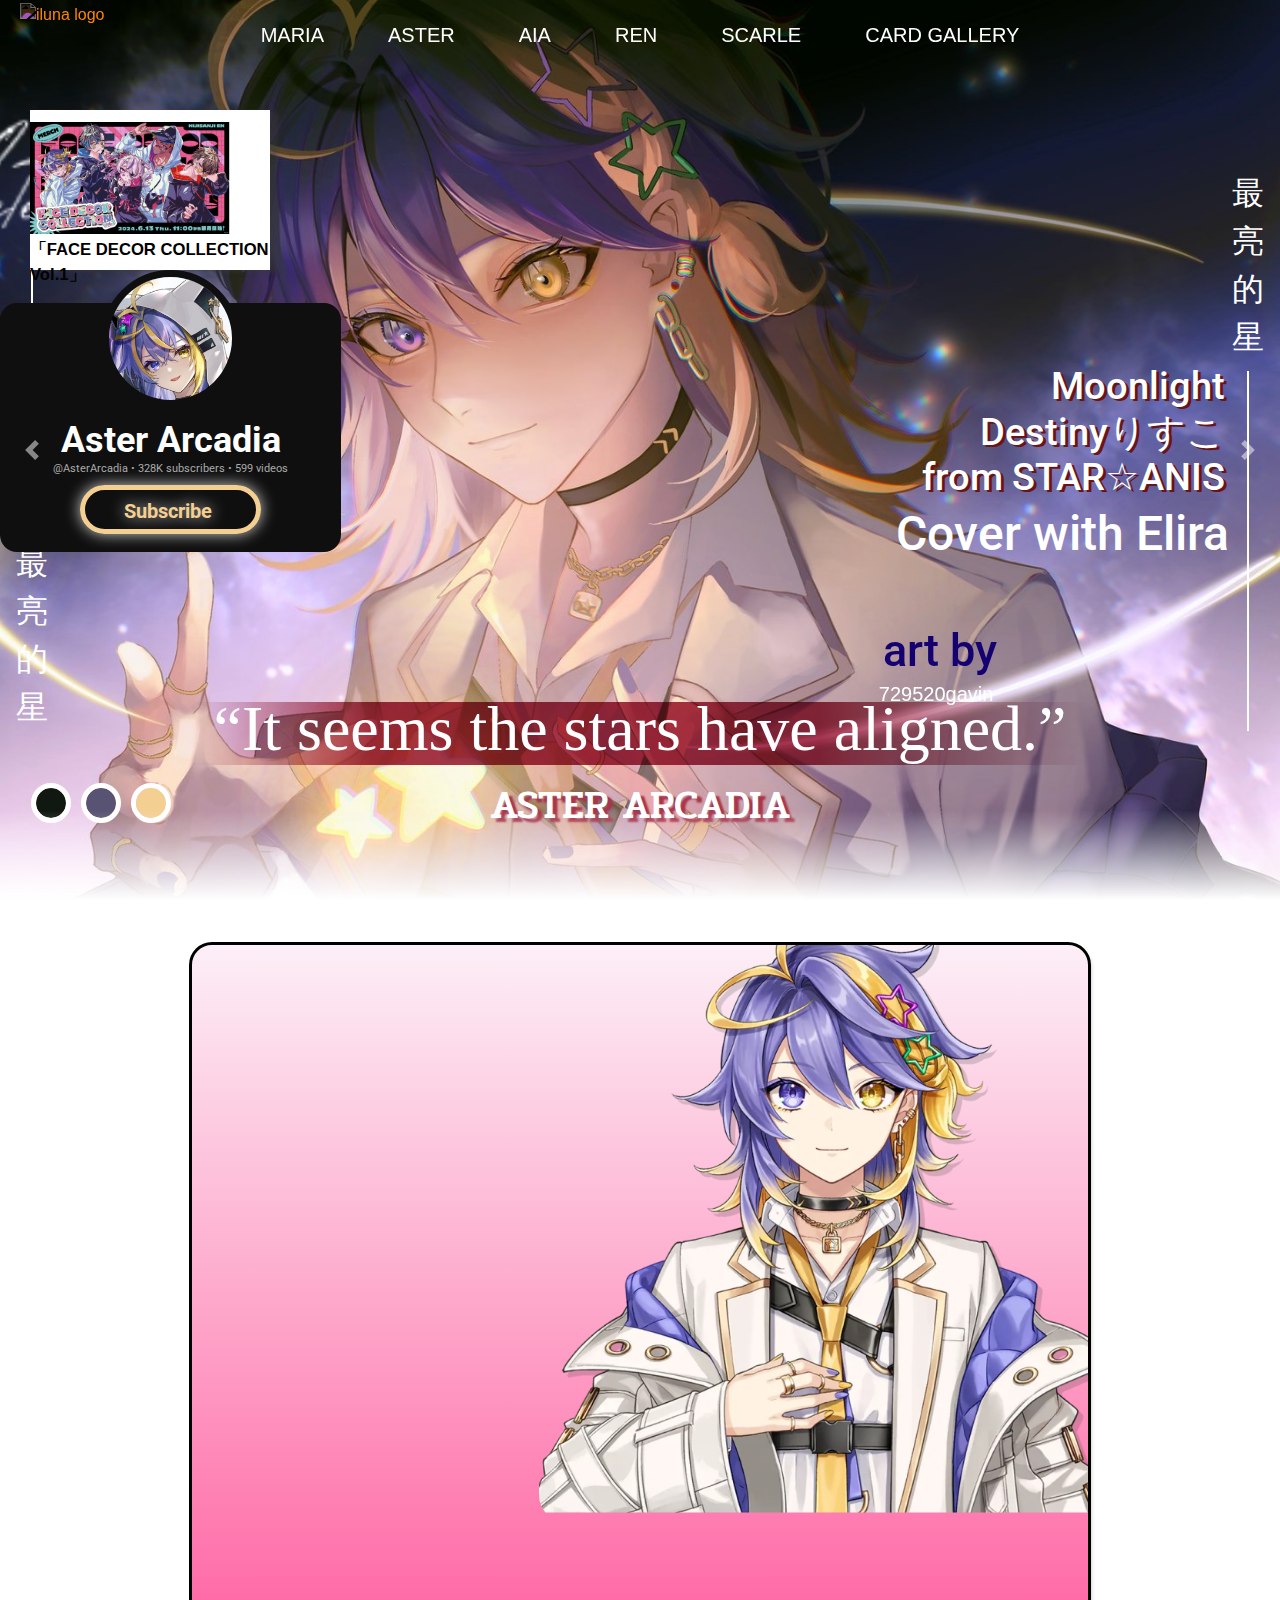
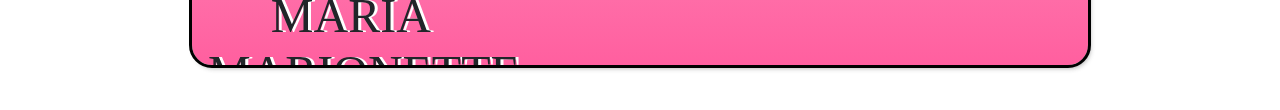
==== pages/Aster/index.html @ c7d06ca5 ""Updated Aster page with new styles, layout, and content; added Maria page with its own styles and l" ====
<!DOCTYPE html>
<html lang="en">
<head>
    <meta charset="UTF-8">
    <meta name="viewport" content="width=device-width, initial-scale=1.0">
    <title>Aster Arcadia</title>
    <link rel="preconnect" href="https://fonts.googleapis.com">
<link rel="preconnect" href="https://fonts.gstatic.com" crossorigin>
<link href="https://fonts.googleapis.com/css2?family=Roboto:ital,wght@0,100;0,300;0,400;0,500;0,700;0,900;1,100;1,300;1,400;1,500;1,700;1,900&display=swap" rel="stylesheet">
<link href="https://fonts.googleapis.com/css2?family=Pridi:wght@200;300;400;500;600;700&display=swap" rel="stylesheet"> 
<link rel="stylesheet" href="./assets/css/style.css">
    <link rel="stylesheet" href="https://stackpath.bootstrapcdn.com/bootstrap/4.5.2/css/bootstrap.min.css">
</head>
<body>
    <div id="loading-screen">
        <div class="loading-content">
            <p class="loading-text">Loading</p>
            <img src="./assets/img/turtle.png" alt="Loading image" class="loading-image">
        </div>
    </div>
    <div class="header">
        <a href="../../index.html"><div class="logo-container"><img src="./assets/img/favicon.ico" alt="iluna logo" class = "logo"></div> </a>

        <div class="navigation">
            
          <a href="../Maria/index.html"><div class="navigation-content">MARIA</div></a>
          <a href="../Aster/index.html"><div class="navigation-content">ASTER</div></a>
          <a href="../Aia/index.html"><div class="navigation-content">AIA</div></a>
          <a href="../Ren/index.html"><div class="navigation-content">REN</div></a>
          <a href="../Scarle/index.html"><div class="navigation-content">SCARLE</div></a>
          <a href="../card-gallery/index.html"><div class="navigation-content">CARD GALLERY</div></a>
        </div>
    </div>
    <!-- particles.js container -->
    <div id="particles-js"></div>
<!-- particles.js library -->
<script src="./assets/js/particles.js"></script>
<script src="./assets/js/particles.min.js"></script>



    <div class="section1">
        <div id="carouselExample" class="carousel slide" data-ride="carousel" data-interval="10000">
            <div class="carousel-inner">
                <div class="carousel-item active first-slide">

                    <div class="content1">
                        <div class="container-circle">
                        <div class="color-circle"></div>
                        <div class="color-circle"></div>
                        <div class="color-circle"></div>
                    </div>  
                    <div class="vertical">
                        <div class="cn">最亮的星</div>
                        <div class="vertical-line"></div></div>

                        <div class="vertical">
                            <div class="vertical-line"></div>
                            <div class="cn">最亮的星</div>
                            </div>   
                        <h1>ASTER ARCADIA</h1>
                        <div class="quote-container">
                            <div class="quote-bg"></div><h2 class="quote">“It seems the stars have aligned.”</h2></div>
                        <a href="https://www.youtube.com/watch?v=h-Msoyo7IQ4&t=1s">
                    <div class="ad-container">
                        <img src="./assets/img/ad-img.webp" alt="ad">
                       <br> 「FACE DECOR COLLECTION Vol.1」
                    </a><span class="card" id="card1">This is a card</span>
                    </div>
                    <div class="artist-ad">
                        <h3>art by</h3>
                        <h5>729520gavin</h5>
                    </div>
                    
                    <div class="collab-ad">
                        <h3>Moonlight Destinyりすこ<br>
                            from STAR☆ANIS </h3>
                        <h5>Cover with Elira</h5>
                    </div>

                <div class="sub-card">
                    <div class="Rectangle53"></div>
                    <img class="Ellipse10" src="./assets/img/channelpfp.jpg">
                    <div class="AsterArcadia">Aster Arcadia</div>
                    <div class="Aster-subheader">@AsterArcadia • 328K subscribers • 599 videos</div>
                  <a href="https://www.youtube.com/@AsterArcadia">
                     <div class="sub-button">
                      <div class="Rectangle43" ></div>
                      <div class="Subscribe">Subscribe</div>
                    </div></a>
                  </div>

                <div class="carousel-item second-slide">
                    <button class="btn btn-primary watch-btn">Watch Now</button>
                </div>

                <div class="carousel-item third-slide">
                    <h1 class="carousel-header">Gaming Achievements</h1>
                    <div class="card-deck">
                        <div class="card">
                            <img src="placeholder.jpg" class="card-img-top" alt="...">
                            <div class="card-body">
                                <h5 class="card-title">Achievement 1</h5>
                                <div class="collapse" id="collapse1">
                                    <div class="card card-body">
                                        Additional information about Achievement 1.
                                    </div>
                                </div>
                                <a class="btn btn-secondary" data-toggle="collapse" href="#collapse1">More Info</a>
                            </div>
                        </div>
                        <div class="card">
                            <img src="placeholder.jpg" class="card-img-top" alt="...">
                            <div class="card-body">
                                <h5 class="card-title">Achievement 2</h5>
                                <div class="collapse" id="collapse2">
                                    <div class="card card-body">
                                        Additional information about Achievement 2.
                                    </div>
                                </div>
                                <a class="btn btn-secondary" data-toggle="collapse" href="#collapse2">More Info</a>
                            </div>
                        </div>
                        <div class="card">
                            <img src="placeholder.jpg" class="card-img-top" alt="...">
                            <div class="card-body">
                                <h5 class="card-title">Achievement 3</h5>
                                <div class="collapse" id="collapse3">
                                    <div class="card card-body">
                                        Additional information about Achievement 3.
                                    </div>
                                </div>
                                <a class="btn btn-secondary" data-toggle="collapse" href="#collapse3">More Info</a>
                            </div>
                        </div>
                    </div>
                </div>
            </div>
            <a class="carousel-control-prev" href="#carouselExample" role="button" data-slide="prev">
                <span class="carousel-control-prev-icon" aria-hidden="true"></span>
                <span class="sr-only">Previous</span>
            </a>
            <a class="carousel-control-next" href="#carouselExample" role="button" data-slide="next">
                <span class="carousel-control-next-icon" aria-hidden="true"></span>
                <span class="sr-only">Next</span>
            </a>
        </div>
    </div>
  
    
    <div class="content2">
        <div class="maria-card">
            <span class="card" id="card2"> This is a card</span>
               <div class="portrait"> <img src="./assets/img/portrait.png" alt="Maria Portrait"></div>
               <div class="maria-card-content">
                <h3 class="card-title"> MARIA MARIONETTE</h3>
                <h4 class="card-subtitle">マリア マリオネット</h4>
          <p>ILUNA Institute of the Mystics 1st Year.
            <br> A doll who was turned human after centuries of loneliness.</p>
          <p>Easily influenced by her surroundings, her actions are often strange, but she means well.</p>
       <p><span class="label">Birthday:</span> December 7</p>
       <p><span class="label">Fanname:</span> Marippets</p>
        <div class="copyright">©ANYCOLOR, Inc.</div>
        </div>
        </div>
    
    </div>
    
    <script src="https://code.jquery.com/jquery-3.5.1.slim.min.js"></script>
    <script src="https://cdn.jsdelivr.net/npm/@popperjs/core@2.9.2/dist/umd/popper.min.js"></script>
    <script src="https://stackpath.bootstrapcdn.com/bootstrap/4.5.2/js/bootstrap.min.js"></script>
</body>
</html>
---- pages/Aster/assets/css/style.css ----
#loading-screen {
    opacity:0 ;
}

html {
    overflow-x: hidden;
}
body, html {
    margin: 0;
    padding: 0;
}

body :not(#loading-screen) {
    animation-delay: 5s !important;
}

.header {
    text-align: center;
    display: flex;
    align-items: center;
    padding: 0 20px; 
    position: absolute;
    width: 100%;
    top: -1px;
    z-index: 1000; 
    font-family:'Franklin Gothic Medium', 'Arial Narrow', Arial, sans-serif;
}

.logo-container {
    margin-right: auto; 
    position: absolute;
    top:4%;
}

.header img {
filter: invert(100%);
}

.navigation {
    width: 100vw;;
    height: 8vh;
    display: flex;
    justify-content: center;
    align-items: center;
    text-align: center;
    gap: 4rem;
    flex-grow: 1; 
    font-size: 20px;
}

.navigation a {
    text-decoration: none;
    color: white;
    transition: 0.2s ease-in-out;
}

.navigation a:hover {
    scale:1.09;
}

.navigation a:hover {
    text-shadow: 
-1px -1px 10px #ff8dd97b,
1px -1px 10px #ff8dd97b,
-1px  1px 10px #ff8dd97b,
1px  1px 10px #ff8dd97b;
}


#loading-screen {
    position: fixed;
    z-index: 999;
    top: 0;
    left: 0;
    width: 100vw;
    height: 100vh;
    background: linear-gradient(#beb0ff, #6f55e7);
    display: flex;
    justify-content: center;
    align-items: center;
    pointer-events: none;
    animation: fadeOut 2s forwards;
    animation-delay: 5s;
}

.loading-content {
    display: flex;
    align-items: center;
}

.loading-text {
    color: rgb(218, 218, 0);
    font-size: 3rem;
    margin-right: 10px;
    position: relative;
    font-weight: bold;
}

.loading-text::after {
    content: " .";
    animation: loadingDots 1s steps(3, end) infinite;
}

.loading-image {
    width: 100px;
    height: 100px;
}

@keyframes loadingDots {
    0%, 100% { content: " ."; }
    33% { content: " .."; }
    66% { content: " ..."; }
}

@keyframes fadeOut {
    0% { opacity: 1; }
    100% { opacity: 0; pointer-events: none; }
}

#particles-js {
    position: absolute;
    width: 100%;
    height: 100%;
    top: 0;
    left: 0;
    z-index: 9999;
    pointer-events: none;
}

.section1 {
    height: 100vh;
    width: 100vw;
}

.carousel-item {
    position: relative;
    height: 100vh;
}

.sub-card {
     width: 341px; height: 282px; position: absolute;
     top:30%;
}
.Rectangle43 {
    width: 181px; height: 49.38px; left: 0px; top: 0px; position: absolute; border-radius: 37px; border: 5px #F4CF92 solid;
    box-shadow: 0 0 15px rgba(255, 255, 255, 0.8);    transition: box-shadow 0.3s ease; /* Ensure this is applied for the transition */

}

.Subscribe { width: 162.90px; height: 29.50px; left: 6.67px; top: 10.65px; position: absolute; text-align: center; color: #F4CF92; font-size: 20px; font-family: Roboto; font-weight: 700; word-wrap: break-word;
    transition: transform 250ms ease;
}

.Aster-subheader {
     width: 341px; left: 0px; top: 191px; position: absolute; text-align: center; color: #AAAAAA; font-size: 11px; font-family: Roboto; font-weight: 400; word-wrap: break-word;
}
.Rectangle53 {
    width: 341px; height: 249px; left: 0px; top: 33px; position: absolute; background: #0F0F0F; border-radius: 17px;
}
.Ellipse10 {
    width: 137px; height: 137px; left: 102px; top: 0px; position: absolute; border-radius: 9999px; border: 7px #0F0F0F solid;
}
.AsterArcadia
{
    width: 341px; height: 32px; left: 0px; top: 143px; position: absolute; text-align: center; color: white; font-size: 36px; font-family: Roboto; font-weight: 700; word-wrap: break-word;
}
.sub-button {
     width: 181px; height: 49.38px; left: 80px; top: 215px; position: absolute; background:transparent;    text-shadow: 0 0 15px rgba(255, 255, 255, 0.8);
    }


.sub-button:hover .Subscribe{
    transform:scale(1.1) !important; /* Scale while maintaining centering */

}

.sub-button:hover .Rectangle43{
    box-shadow: 0 0 25px rgba(255, 255, 255, 1); /* Optional increased glow on hover */
}
.watch-btn {
    position: absolute;
    bottom: 20px;
    left: 50%;
    transform: translateX(-50%);
    border-radius: 20px;
}

.carousel-header {
    text-align: center;
    margin-top: 20px;
}

.card-deck {
    display: flex;
    justify-content: center;
    margin: 20px;
}

.card {
    flex: 1;
    margin: 10px;
    text-align: center;
}

.card-title {
    margin-bottom: 10px;
}

.first-slide {
    background-image:url("../img/slide1.jpg");
    background-position: center;
    background-size: cover;
}

.second-slide {
    background-color: blue;
}

.third-slide {
    background-color:hotpink
}
.carousel-control-next, .carousel-control-prev {
    width:5% !important;
}


button {
    bottom:1%;
    border-radius: 40px;
    border: 2px solid white;
    height:82px;
    width:278px;
    font-size: 2rem;
    background-color: #A6354E;
    animation: fadein 1.5s ease-out !important;
    a {    color: white;
    }
}

a {
    text-decoration: none;
}



.content2 {
    position: relative;
    margin-top: -90px;
    background: linear-gradient(to bottom, #ffffff00 0%, #ffffff80 5%, rgb(255, 255, 255) 10%);
    height: 100vh;
    display: grid;
    place-items: center;
    width: 100vw;
    padding-bottom: 3%;
    align-items: center;
}

.container-circle {
    position:absolute;
    bottom: 8%;
    left:2%;
    display: grid;
    grid-template-columns: auto auto auto;
}

.color-circle {
    border-radius: 50%;
    height: 30px;
    width: 30px;
    position: relative;
    background-color: #111811;
    outline: 5px solid white;
    margin-block: 40px;
    animation: fadein 1s ease-out;
    margin:10px;
}

.color-circle:nth-child(2){
    background-color: #585273;
}

.color-circle:nth-child(3){
    background-color: #F4CF92;
}


@keyframes fadein {
    from {
        opacity: 0;
      }
      to {
        opacity: 1;
      }
    }

@keyframes slidedown {
    from {
        transform: translateY(-2%);
      }
      to {
        transform: translateY(0);
      }
    }

    
@keyframes slidedown2 {
    from {
        transform: translateY(-5%);
      }
      to {
        transform: translateY(0);
      }
    }

    
    @keyframes slideleft {
        from {
            transform: translateX(-5%);
          }
          to {
            transform: translateX(0);
          }
        }

        @keyframes slideright {
            from {
                transform: translateX(5%);
              }
              to {
                transform: translateX(0);
              }
            }

.ad-container { 
    background-color: white;
    position: absolute;
    scale:80%;
    height: 200px;
    width: 300px;
    left: 0%;
    top:10%;
    font-family: 'Inter', sans-serif;
    font-size: 1.3rem;
    font-weight: bolder;
    box-shadow: 10px 3px 5px rgba(58, 58, 58, 0.466);
   transition: transform 100ms ease-in-out, rotate 250ms  cubic-bezier(0.075, 0.82, 0.165, 1);
    a {
        color: black;
    }
    animation: fadein 1s ease-out, slidedown2 1s ease-out;
}

.ad-container img {
    margin-top: 5%;
    margin-bottom: 1%;
    height:70%;
    object-fit: contain;
}
.ad-container:hover {
    transform:scale(1.1);
    rotate:2deg;
}

h2 {
    position: absolute;
}


.quote-container {
    position: absolute;
    bottom: 15%;
    left: 50%;
    right:50%;
    text-align: center;
    display: flex;
    flex-direction: column;
    align-items: center;
    justify-content: center;
}

.quote {
    width:100vw;
    color:white;
    font-family: 'Ballet', serif;
    font-size: 4rem;
    text-align: center;
    font-weight: lighter;
    mix-blend-mode: normal;
    animation: fadein 1s ease-out, slidedown2 1s ease-out;
}

.quote-bg {
    background: linear-gradient(
        to right, 
        #82828200,
        #A6354E 20%,
        #A6354E 70%,
        #82828200 100%
    );
    mix-blend-mode: multiply;
    height: 7vh;
    width: 70vw;
    animation: insetExpand 1s forwards;
    transition: 3s cubic-bezier(0.075, 0.82, 0.165, 1);
}

@keyframes insetExpand {
    0% {
        clip-path: inset(0% 50%); /* Start clipped on left and right */
    }
    100% {
        clip-path: inset(0%); /* Fully reveal */
    }
}



button {
    animation: fadein 1.5s ease-out, slidedown2 2s cubic-bezier(0.23, 1, 0.320, 1);
}

a {
    text-decoration: none !important;
}
.vertical {
    display: flex;
    flex-direction: column; 
    align-items: center; 
    position: absolute;
    width: 1vw;
    margin: 0;
    margin-left: 2%;
    top: 50%;
    transform: translateY(-50%); }

.cn {
    color: white;
    font-family: 'Inter', sans-serif;
    font-size: 2rem;
}

.vertical-line {
    width: 2px;
    background-color: white; 
    height: 40vh;
    margin-top: 10px; /* Space between text and line */
}

.vertical:nth-child(2) {
    right: 0;
    margin-right: 2%;
}

  @keyframes intro {
    100% {
    transform: translateX(-30%);
    }
  }
  
  

  @keyframes intro2 {
    100% {
    transform: translateX(0%);
    }
  }
  

  .maria-card {
    background: linear-gradient(to bottom, #FAE1EF, #F3448B);
    background: 
    linear-gradient(#fae1ef89, hsla(336, 100%, 50%, 0.627)), 
    url('../img/card-bg.png');
  background-size: cover;
  background-position: center;
    border-radius: 20px;
    display: grid;
    grid-template-columns: auto 1fr; 
    margin-top:10%;
    width: 70vw;
    height: 80vh;
    overflow: hidden;
    box-shadow: 2px 3px 5px rgba(58, 58, 58, 0.466);
    outline: 3.5px solid black;

  }
  
  .portrait {
    margin: 0;
    align-items: flex-end;
    justify-content: center;
    padding: 0;
  }
  
  .portrait img {
    position: relative;
    bottom:7.7%;
    margin-left: 5%;
    height: 626px;
    filter: drop-shadow(0.35rem 0.35rem #37373732);
    clip-path: inset(0 0 10px 0);
    border-radius: 28px;
  }
  
  .maria-card-content {
    margin:5%;
    display: flex;
    flex-direction: column;
    height: 100%;
    font-family: 'Lora', sans-serif;
    
  
  }

  
  .maria-card-content p {
    text-wrap: balance;
    font-size: 1.5rem;    
    overflow: hidden;
    margin-top:5px;
}
.card-title {
    font-size: 3rem;
    text-align: center;
    margin: 0;
    padding-bottom: 2%;
    text-shadow: 3px 0px white;
    font-family: 'Playfair Display';
}

.card-subtitle {
    font-size:2rem;
    text-align: center;
    margin: 0;
    padding-bottom: 5%;

}

.label {
    font-weight: bold;
}

h5 {
    color:white;
}
  .copyright {
    margin-top: 200px;
    align-self: flex-end;
    font-family: 'Inter', sans-serif;
}


.card {
    display: flex;
    justify-content: center;
    align-items: center;
    position: absolute;
    height: 50px;
    width: 90vw;
    max-width: 150px; 
    opacity: 0;
    font-size: 1rem; 
    transition: opacity 0.3s;
    font-family: sans-serif;
    font-weight: 400;
}

.maria-card:hover #card2 {
    opacity: 1;
}

.ad-container:hover #card1 {
    opacity: 1;
}

#card1 {
    background-color: rgba(255, 255, 255, 0.589);
    mix-blend-mode: screen;
    color: #ff0055;
    bottom:-50px;
}

#card2 {
    bottom: 20%;
    right: 2%;
    background-color: #4f4f4f63;
    mix-blend-mode: multiply;
    color: black;
}

h1 {
    color:white;
    width: 100%;
    margin: 0 auto;
    text-align: center;
    display: flex;
    justify-content: center;
    font-family: 'Pridi';
    position: absolute;
    font-size: 4rem;
    text-shadow: 5px 4px 2px #A6354E;
    bottom: 7%;
    animation: fadein 1s ease-out, slidedown2 1s ease-out;
}


.artist-ad {
    height: 100px;
    width: 350px;
    position: absolute;
    bottom: 20%;
    margin: 0;
    right: 4%;
    font-size: 2rem;
    animation: fadein 1s ease-out, slideleft 1s ease-out;
    h3 {margin:4px; color: #150071;font-size: 1.4em;}
    h5 {margin: 0;  font-family: 'Noto Sans JP', sans-serif; font-weight:50px;
    }
}

.collab-ad {
    height: 100px;
    width: 400px;
    text-wrap: balance;
    position: absolute;
    text-align: right;
    top:40vh;
    margin: 0;
    right: 4%;
    font-size: 1.7rem;
    animation: fadein 1s ease-out, slideright 1s ease-out;
    h3 {margin:4px; color: white;font-size: 1.4em; text-shadow: 3px 2px #661519;}
    h5 {margin: 0;font-size: 3rem;}
}
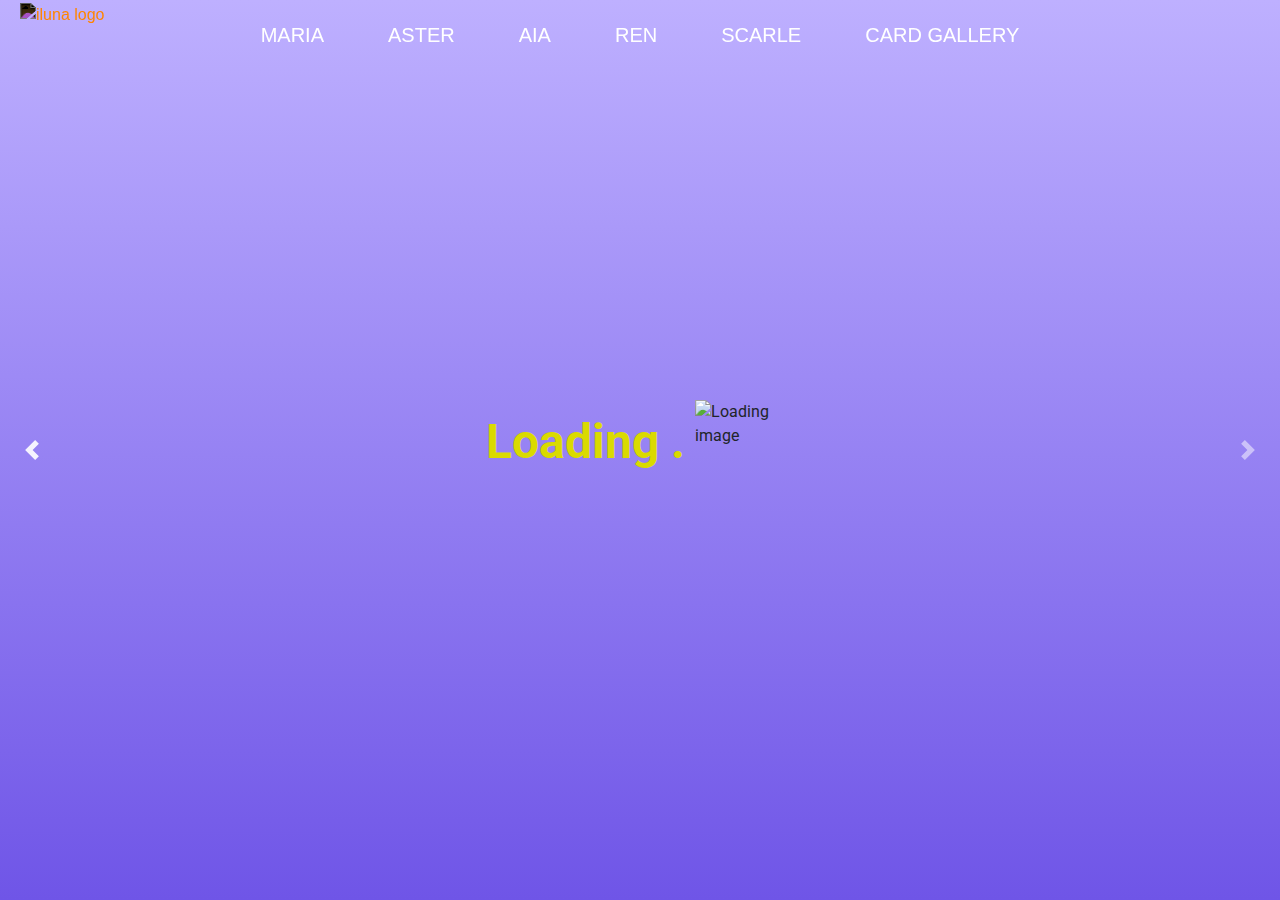
==== commit 53c1e567: "feat refactor fix" ====
--- a/pages/Aster/index.html
+++ b/pages/Aster/index.html
@@ -6,10 +6,11 @@
     <title>Aster Arcadia</title>
     <link rel="preconnect" href="https://fonts.googleapis.com">
 <link rel="preconnect" href="https://fonts.gstatic.com" crossorigin>
+<link href="https://fonts.googleapis.com/css2?family=Inter:wght@100..900&display=swap" rel="stylesheet">
 <link href="https://fonts.googleapis.com/css2?family=Roboto:ital,wght@0,100;0,300;0,400;0,500;0,700;0,900;1,100;1,300;1,400;1,500;1,700;1,900&display=swap" rel="stylesheet">
 <link href="https://fonts.googleapis.com/css2?family=Pridi:wght@200;300;400;500;600;700&display=swap" rel="stylesheet"> 
 <link rel="stylesheet" href="./assets/css/style.css">
-    <link rel="stylesheet" href="https://stackpath.bootstrapcdn.com/bootstrap/4.5.2/css/bootstrap.min.css">
+<link rel="stylesheet" href="https://stackpath.bootstrapcdn.com/bootstrap/4.5.2/css/bootstrap.min.css">
 </head>
 <body>
     <div id="loading-screen">
@@ -40,11 +41,13 @@
 
 
     <div class="section1">
+        
         <div id="carouselExample" class="carousel slide" data-ride="carousel" data-interval="10000">
             <div class="carousel-inner">
                 <div class="carousel-item active first-slide">
 
                     <div class="content1">
+                        <div class="vignette"></div>
                         <div class="container-circle">
                         <div class="color-circle"></div>
                         <div class="color-circle"></div>
@@ -52,7 +55,7 @@
                     </div>  
                     <div class="vertical">
                         <div class="cn">最亮的星</div>
-                        <div class="vertical-line"></div></div>
+                        <div class="vertical-line"></div></div></div>
 
                         <div class="vertical">
                             <div class="vertical-line"></div>
@@ -61,21 +64,26 @@
                         <h1>ASTER ARCADIA</h1>
                         <div class="quote-container">
                             <div class="quote-bg"></div><h2 class="quote">“It seems the stars have aligned.”</h2></div>
-                        <a href="https://www.youtube.com/watch?v=h-Msoyo7IQ4&t=1s">
-                    <div class="ad-container">
-                        <img src="./assets/img/ad-img.webp" alt="ad">
-                       <br> 「FACE DECOR COLLECTION Vol.1」
-                    </a><span class="card" id="card1">This is a card</span>
+                            <a href="https://nijisanji-store.com/collections/face-decor-collection-vol-1">
+                                <div class="ad-container">
+                                    <img src="./assets/img/ad-img.webp" alt="ad">
+                                    <div class="ad-text">「FACE DECOR COLLECTION Vol.1」</div>
+                                </div>
+                            </a>
                     </div>
                     <div class="artist-ad">
                         <h3>art by</h3>
                         <h5>729520gavin</h5>
                     </div>
                     
-                    <div class="collab-ad">
-                        <h3>Moonlight Destinyりすこ<br>
-                            from STAR☆ANIS </h3>
-                        <h5>Cover with Elira</h5>
+                    <div class="desc-ad">
+                        <h3>NIJISANJI EN's</h3>
+                        <h5>E-sports gamer</h5>
+                    </div>
+                    
+                    <div class="project-ad">
+                        <h3>BIG PROJECT LAUNCH</h3>
+                        <h5>COMING SOON</h5>
                     </div>
 
                 <div class="sub-card">
@@ -84,58 +92,30 @@
                     <div class="AsterArcadia">Aster Arcadia</div>
                     <div class="Aster-subheader">@AsterArcadia • 328K subscribers • 599 videos</div>
                   <a href="https://www.youtube.com/@AsterArcadia">
+
                      <div class="sub-button">
                       <div class="Rectangle43" ></div>
                       <div class="Subscribe">Subscribe</div>
                     </div></a>
-                  </div>
+
+                </div>
+
+
 
                 <div class="carousel-item second-slide">
-                    <button class="btn btn-primary watch-btn">Watch Now</button>
+
+                    <div class="hero-overlay"></div>
+                    <h2 class="teaser">2.0 New Outfit Teaser ☆ Aster Arcadia Animation
+                        <br>
+                        <a href="https://www.youtube.com/watch?v=nPwYmTFKzRk">  <button class="btn btn-primary watch-btn">Watch Now</button></a>
+
+                    </h2>
+                    <video autoplay muted loop id="myVideo">
+                        <source src="./assets/video/teaser.mp4" type="video/mp4">
+                        Your browser does not support HTML5 video.
+                      </video>
                 </div>
 
-                <div class="carousel-item third-slide">
-                    <h1 class="carousel-header">Gaming Achievements</h1>
-                    <div class="card-deck">
-                        <div class="card">
-                            <img src="placeholder.jpg" class="card-img-top" alt="...">
-                            <div class="card-body">
-                                <h5 class="card-title">Achievement 1</h5>
-                                <div class="collapse" id="collapse1">
-                                    <div class="card card-body">
-                                        Additional information about Achievement 1.
-                                    </div>
-                                </div>
-                                <a class="btn btn-secondary" data-toggle="collapse" href="#collapse1">More Info</a>
-                            </div>
-                        </div>
-                        <div class="card">
-                            <img src="placeholder.jpg" class="card-img-top" alt="...">
-                            <div class="card-body">
-                                <h5 class="card-title">Achievement 2</h5>
-                                <div class="collapse" id="collapse2">
-                                    <div class="card card-body">
-                                        Additional information about Achievement 2.
-                                    </div>
-                                </div>
-                                <a class="btn btn-secondary" data-toggle="collapse" href="#collapse2">More Info</a>
-                            </div>
-                        </div>
-                        <div class="card">
-                            <img src="placeholder.jpg" class="card-img-top" alt="...">
-                            <div class="card-body">
-                                <h5 class="card-title">Achievement 3</h5>
-                                <div class="collapse" id="collapse3">
-                                    <div class="card card-body">
-                                        Additional information about Achievement 3.
-                                    </div>
-                                </div>
-                                <a class="btn btn-secondary" data-toggle="collapse" href="#collapse3">More Info</a>
-                            </div>
-                        </div>
-                    </div>
-                </div>
-            </div>
             <a class="carousel-control-prev" href="#carouselExample" role="button" data-slide="prev">
                 <span class="carousel-control-prev-icon" aria-hidden="true"></span>
                 <span class="sr-only">Previous</span>
@@ -146,28 +126,27 @@
             </a>
         </div>
     </div>
-  
+ 
+
     
     <div class="content2">
         <div class="maria-card">
-            <span class="card" id="card2"> This is a card</span>
-               <div class="portrait"> <img src="./assets/img/portrait.png" alt="Maria Portrait"></div>
+               <div class="portrait"> <img src="../Aster/assets/img/portrait.png" alt="Maria Portrait"></div>
                <div class="maria-card-content">
-                <h3 class="card-title"> MARIA MARIONETTE</h3>
-                <h4 class="card-subtitle">マリア マリオネット</h4>
-          <p>ILUNA Institute of the Mystics 1st Year.
-            <br> A doll who was turned human after centuries of loneliness.</p>
-          <p>Easily influenced by her surroundings, her actions are often strange, but she means well.</p>
-       <p><span class="label">Birthday:</span> December 7</p>
-       <p><span class="label">Fanname:</span> Marippets</p>
+                <h3 class="card-title"> ASTER ARCADIA</h3>
+                <h4 class="card-subtitle">アスター アルカディア</h4>
+          <p>ILUNA Institute of the Mystics 2nd Year. <br>
+            A celestial born from a Supernova long ago.</p>
+          <p>His memories are faint, but his wish to spread happiness across the universe remains strong.</p>
+       <p><span class="label">Birthday:</span> September 25</p>
+       <p><span class="label">Fanname:</span> Arcadians</p>
         <div class="copyright">©ANYCOLOR, Inc.</div>
         </div>
         </div>
     
     </div>
-    
-    <script src="https://code.jquery.com/jquery-3.5.1.slim.min.js"></script>
+    <script src="https://code.jquery.com/jquery-3.5.1.min.js"></script>
     <script src="https://cdn.jsdelivr.net/npm/@popperjs/core@2.9.2/dist/umd/popper.min.js"></script>
     <script src="https://stackpath.bootstrapcdn.com/bootstrap/4.5.2/js/bootstrap.min.js"></script>
 </body>
-</html>
+</html>--- a/pages/Aster/assets/css/style.css
+++ b/pages/Aster/assets/css/style.css
@@ -1,17 +1,20 @@
-#loading-screen {
-    opacity:0 ;
-}
-
-html {
+
+* {
+    box-sizing: border-box;
+    margin: 0;
+    padding: 0;
+}
+
+html, body {
     overflow-x: hidden;
-}
-body, html {
     margin: 0;
     padding: 0;
 }
+
 
 body :not(#loading-screen) {
     animation-delay: 5s !important;
+    
 }
 
 .header {
@@ -37,7 +40,7 @@
 }
 
 .navigation {
-    width: 100vw;;
+    width: 100vw;
     height: 8vh;
     display: flex;
     justify-content: center;
@@ -80,7 +83,7 @@
     align-items: center;
     pointer-events: none;
     animation: fadeOut 2s forwards;
-    animation-delay: 5s;
+    animation-delay: 4.s;
 }
 
 .loading-content {
@@ -130,6 +133,7 @@
 .section1 {
     height: 100vh;
     width: 100vw;
+    overflow-x: hidden;
 }
 
 .carousel-item {
@@ -138,12 +142,15 @@
 }
 
 .sub-card {
+    scale:0.8;
      width: 341px; height: 282px; position: absolute;
+     left:2%;
      top:30%;
 }
 .Rectangle43 {
+    background-color:#150071;
     width: 181px; height: 49.38px; left: 0px; top: 0px; position: absolute; border-radius: 37px; border: 5px #F4CF92 solid;
-    box-shadow: 0 0 15px rgba(255, 255, 255, 0.8);    transition: box-shadow 0.3s ease; /* Ensure this is applied for the transition */
+    box-shadow: 0 0 15px rgba(255, 255, 255, 0.8);    transition: box-shadow 0.3s ease;
 
 }
 
@@ -158,31 +165,24 @@
     width: 341px; height: 249px; left: 0px; top: 33px; position: absolute; background: #0F0F0F; border-radius: 17px;
 }
 .Ellipse10 {
-    width: 137px; height: 137px; left: 102px; top: 0px; position: absolute; border-radius: 9999px; border: 7px #0F0F0F solid;
+    width: 137px; height: 137px; left: 96px; top: 0px; position: absolute; border-radius: 9999px; border: 7px #0F0F0F solid;
 }
 .AsterArcadia
 {
     width: 341px; height: 32px; left: 0px; top: 143px; position: absolute; text-align: center; color: white; font-size: 36px; font-family: Roboto; font-weight: 700; word-wrap: break-word;
 }
 .sub-button {
-     width: 181px; height: 49.38px; left: 80px; top: 215px; position: absolute; background:transparent;    text-shadow: 0 0 15px rgba(255, 255, 255, 0.8);
+     width: 181px; height: 49.38px; left: 80px; top: 215px; position: absolute; background:transparent;   
     }
 
 
 .sub-button:hover .Subscribe{
-    transform:scale(1.1) !important; /* Scale while maintaining centering */
+    transform:scale(1.1) !important; 
 
 }
 
 .sub-button:hover .Rectangle43{
-    box-shadow: 0 0 25px rgba(255, 255, 255, 1); /* Optional increased glow on hover */
-}
-.watch-btn {
-    position: absolute;
-    bottom: 20px;
-    left: 50%;
-    transform: translateX(-50%);
-    border-radius: 20px;
+    box-shadow: 0 0 25px rgba(255, 255, 255, 1);
 }
 
 .carousel-header {
@@ -196,11 +196,7 @@
     margin: 20px;
 }
 
-.card {
-    flex: 1;
-    margin: 10px;
-    text-align: center;
-}
+
 
 .card-title {
     margin-bottom: 10px;
@@ -213,7 +209,19 @@
 }
 
 .second-slide {
-    background-color: blue;
+    display: flex;
+    justify-content: center;
+    align-items: center;
+    position: relative;
+    height: 100vh; 
+    width: 100vw;}
+
+#myVideo {
+    overflow: hidden;
+    align-self: center;
+    object-fit: cover;
+    height: 100vh;
+    width: 100vw;
 }
 
 .third-slide {
@@ -221,6 +229,7 @@
 }
 .carousel-control-next, .carousel-control-prev {
     width:5% !important;
+    z-index: 99999 !important;
 }
 
 
@@ -242,7 +251,6 @@
 }
 
 
-
 .content2 {
     position: relative;
     margin-top: -90px;
@@ -251,8 +259,9 @@
     display: grid;
     place-items: center;
     width: 100vw;
-    padding-bottom: 3%;
     align-items: center;
+    margin-bottom: 3%;
+    z-index: 50;
 }
 
 .container-circle {
@@ -331,35 +340,53 @@
               }
             }
 
-.ad-container { 
-    background-color: white;
-    position: absolute;
-    scale:80%;
-    height: 200px;
-    width: 300px;
-    left: 0%;
-    top:10%;
-    font-family: 'Inter', sans-serif;
-    font-size: 1.3rem;
-    font-weight: bolder;
-    box-shadow: 10px 3px 5px rgba(58, 58, 58, 0.466);
-   transition: transform 100ms ease-in-out, rotate 250ms  cubic-bezier(0.075, 0.82, 0.165, 1);
-    a {
-        color: black;
-    }
-    animation: fadein 1s ease-out, slidedown2 1s ease-out;
-}
-
-.ad-container img {
-    margin-top: 5%;
-    margin-bottom: 1%;
-    height:70%;
-    object-fit: contain;
-}
-.ad-container:hover {
-    transform:scale(1.1);
-    rotate:2deg;
-}
+            .ad-container {
+                z-index: 13;
+                width: 130px;
+                height: 91.08px;
+                position: absolute;
+                overflow: hidden;
+                transition: width 0.3s ease-in-out;
+                border: 5px #FFD098 solid;
+                background: #5F4498;
+                box-shadow: 0px 4px 4px rgba(0, 0, 0, 0.25);
+                top:15%;
+                display: flex;
+                align-items: center;
+                text-align: center;
+            }
+            
+            .ad-container:hover {
+                width: 411.82px; /* Expanded width on hover */
+            }
+            
+            .ad-container img {
+                width: 119.11px;
+                height: 66.95px;
+                position: absolute;
+                justify-content: center;
+            }
+            
+            .ad-container .ad-text {
+                display: flex;
+                place-items: center;
+                width: 274px;
+                height: 29px;
+                position: absolute;
+                left: 128px;
+                text-align: center;
+                color: #F4CF92;
+                font-size: 20px;
+                font-family: 'Inter', sans-serif;
+                font-weight: 700;
+                opacity: 0;
+                transition: opacity 0.3s ease-in-out;
+            }
+            
+            .ad-container:hover .ad-text {
+                opacity: 1;
+            }
+            
 
 h2 {
     position: absolute;
@@ -382,7 +409,7 @@
     width:100vw;
     color:white;
     font-family: 'Ballet', serif;
-    font-size: 4rem;
+    font-size:2.8rem;
     text-align: center;
     font-weight: lighter;
     mix-blend-mode: normal;
@@ -390,16 +417,13 @@
 }
 
 .quote-bg {
-    background: linear-gradient(
-        to right, 
-        #82828200,
-        #A6354E 20%,
-        #A6354E 70%,
-        #82828200 100%
-    );
-    mix-blend-mode: multiply;
-    height: 7vh;
-    width: 70vw;
+    background:transparent;
+    border: 5px #F4CF92 solid;
+    border-radius: 140px;
+    box-shadow: 0 0 15px rgba(255, 255, 255, 0.8);    transition: box-shadow 0.3s ease;
+    mix-blend-mode: screen;
+    height: 10vh;
+    width: 50rem;
     animation: insetExpand 1s forwards;
     transition: 3s cubic-bezier(0.075, 0.82, 0.165, 1);
 }
@@ -431,7 +455,9 @@
     margin: 0;
     margin-left: 2%;
     top: 50%;
-    transform: translateY(-50%); }
+    transform: translateY(-50%);
+    z-index: 10;
+ }
 
 .cn {
     color: white;
@@ -441,14 +467,14 @@
 
 .vertical-line {
     width: 2px;
-    background-color: white; 
+    background-color:white ; 
     height: 40vh;
     margin-top: 10px; /* Space between text and line */
 }
 
 .vertical:nth-child(2) {
     right: 0;
-    margin-right: 2%;
+    margin-right: 3%;
 }
 
   @keyframes intro {
@@ -466,11 +492,14 @@
   }
   
 
+
+
   .maria-card {
-    background: linear-gradient(to bottom, #FAE1EF, #F3448B);
+    background: linear-gradient(to bottom, #FAE1EF, #6f55e7);
     background: 
-    linear-gradient(#fae1ef89, hsla(336, 100%, 50%, 0.627)), 
+    linear-gradient(#F4CF92, #beb0ff),
     url('../img/card-bg.png');
+    background-blend-mode: screen;
   background-size: cover;
   background-position: center;
     border-radius: 20px;
@@ -482,7 +511,6 @@
     overflow: hidden;
     box-shadow: 2px 3px 5px rgba(58, 58, 58, 0.466);
     outline: 3.5px solid black;
-
   }
   
   .portrait {
@@ -494,9 +522,9 @@
   
   .portrait img {
     position: relative;
-    bottom:7.7%;
+    bottom:-6%;
     margin-left: 5%;
-    height: 626px;
+    height: 550px;
     filter: drop-shadow(0.35rem 0.35rem #37373732);
     clip-path: inset(0 0 10px 0);
     border-radius: 28px;
@@ -511,7 +539,6 @@
     
   
   }
-
   
   .maria-card-content p {
     text-wrap: balance;
@@ -519,6 +546,7 @@
     overflow: hidden;
     margin-top:5px;
 }
+
 .card-title {
     font-size: 3rem;
     text-align: center;
@@ -536,42 +564,16 @@
 
 }
 
-.label {
-    font-weight: bold;
-}
-
-h5 {
-    color:white;
-}
+
   .copyright {
-    margin-top: 200px;
+    margin-top:8px;
     align-self: flex-end;
     font-family: 'Inter', sans-serif;
 }
 
 
-.card {
-    display: flex;
-    justify-content: center;
-    align-items: center;
-    position: absolute;
-    height: 50px;
-    width: 90vw;
-    max-width: 150px; 
-    opacity: 0;
-    font-size: 1rem; 
-    transition: opacity 0.3s;
-    font-family: sans-serif;
-    font-weight: 400;
-}
-
-.maria-card:hover #card2 {
-    opacity: 1;
-}
-
-.ad-container:hover #card1 {
-    opacity: 1;
-}
+
+
 
 #card1 {
     background-color: rgba(255, 255, 255, 0.589);
@@ -588,7 +590,25 @@
     color: black;
 }
 
+
+.label {
+    font-weight: bold;
+}
+
+
+
+
+
+
+
+
+h5 {
+    color:white;
+}
+ 
+
 h1 {
+    z-index: 99;
     color:white;
     width: 100%;
     margin: 0 auto;
@@ -597,9 +617,9 @@
     justify-content: center;
     font-family: 'Pridi';
     position: absolute;
-    font-size: 4rem;
-    text-shadow: 5px 4px 2px #A6354E;
-    bottom: 7%;
+    font-size: 6rem !important;
+    text-shadow: 5px 4px 2px #585273;
+    bottom: 0%;
     animation: fadein 1s ease-out, slidedown2 1s ease-out;
 }
 
@@ -608,27 +628,101 @@
     height: 100px;
     width: 350px;
     position: absolute;
-    bottom: 20%;
+    bottom: 25%;
+    margin: 0;
+    right: 8%;
+    text-align: right;
+    font-size: 2rem;
+    animation: fadein 1s ease-out, slideleft 1s ease-out;
+    h3 {margin:4px; color: #150071;font-size: 1.2em;}
+    h5 {margin: 0;  font-family: 'Noto Sans JP', sans-serif; font-weight:50px;
+    }
+}
+
+
+
+.desc-ad {
+    height: 100px;
+    width: 350px;
+    position: absolute;
+    text-align: right;
+    top: 20%;
     margin: 0;
     right: 4%;
     font-size: 2rem;
     animation: fadein 1s ease-out, slideleft 1s ease-out;
-    h3 {margin:4px; color: #150071;font-size: 1.4em;}
+    h3 {margin:4px; color: #FFD098;font-size: 1.4em;}
     h5 {margin: 0;  font-family: 'Noto Sans JP', sans-serif; font-weight:50px;
     }
 }
 
-.collab-ad {
-    height: 100px;
-    width: 400px;
+.project-ad {
+    background-color: #150071;border: 5px #F4CF92 solid;
+    height: 120px;
+    width: 500px;
     text-wrap: balance;
     position: absolute;
-    text-align: right;
+    text-align: center;
     top:40vh;
     margin: 0;
     right: 4%;
     font-size: 1.7rem;
     animation: fadein 1s ease-out, slideright 1s ease-out;
-    h3 {margin:4px; color: white;font-size: 1.4em; text-shadow: 3px 2px #661519;}
+    h3 {margin:4px; color: white;font-size: 1.2em; text-shadow: 3px 2px #661519;}
     h5 {margin: 0;font-size: 3rem;}
+}
+
+
+.vignette {
+    position: absolute;
+    top: 0;
+    left: 0;
+    pointer-events: none;
+    z-index: 15;
+    width: 100%;
+    height: 100%;
+    mix-blend-mode: overlay;
+    background: radial-gradient(circle, rgba(181, 228, 255, 0.088) 60%, rgba(26, 0, 67, 0.7) 100%);
+    border-radius: 10px;
+}
+
+.hero-overlay {
+    overflow: hidden;
+    position: absolute;
+    height: 100vh;
+    width: 100vw;
+    background: linear-gradient(
+      to top,
+      rgba(0, 0, 0, 0.85),
+      transparent
+    );
+  }
+
+  .watch-btn {
+    margin-top:2%;
+    border-radius: 30px !important;
+    font-size: 2rem !important;
+    font-weight: bolder !important;
+    border: 5px #F4CF92 solid !important;
+    background-color: #0F0F0F !important;
+    text-shadow: 0 0 15px rgba(255, 255, 255, 0.8) !important;
+    box-shadow: 0 0 15px rgba(255, 255, 255, 0.8) !important;
+    transition: transform 200ms ease !important;
+}
+
+
+.watch-btn:hover {
+    transform: scale(1.2) !important;
+}
+.teaser {
+    position:absolute;
+    color:white;
+    text-align: center;
+    display: grid;
+    width: 100vw;
+    margin:auto;
+    bottom:10%;
+    pointer-events: auto !important;
+    z-index: 999999 !important;
+    font-size:2rem;
 }